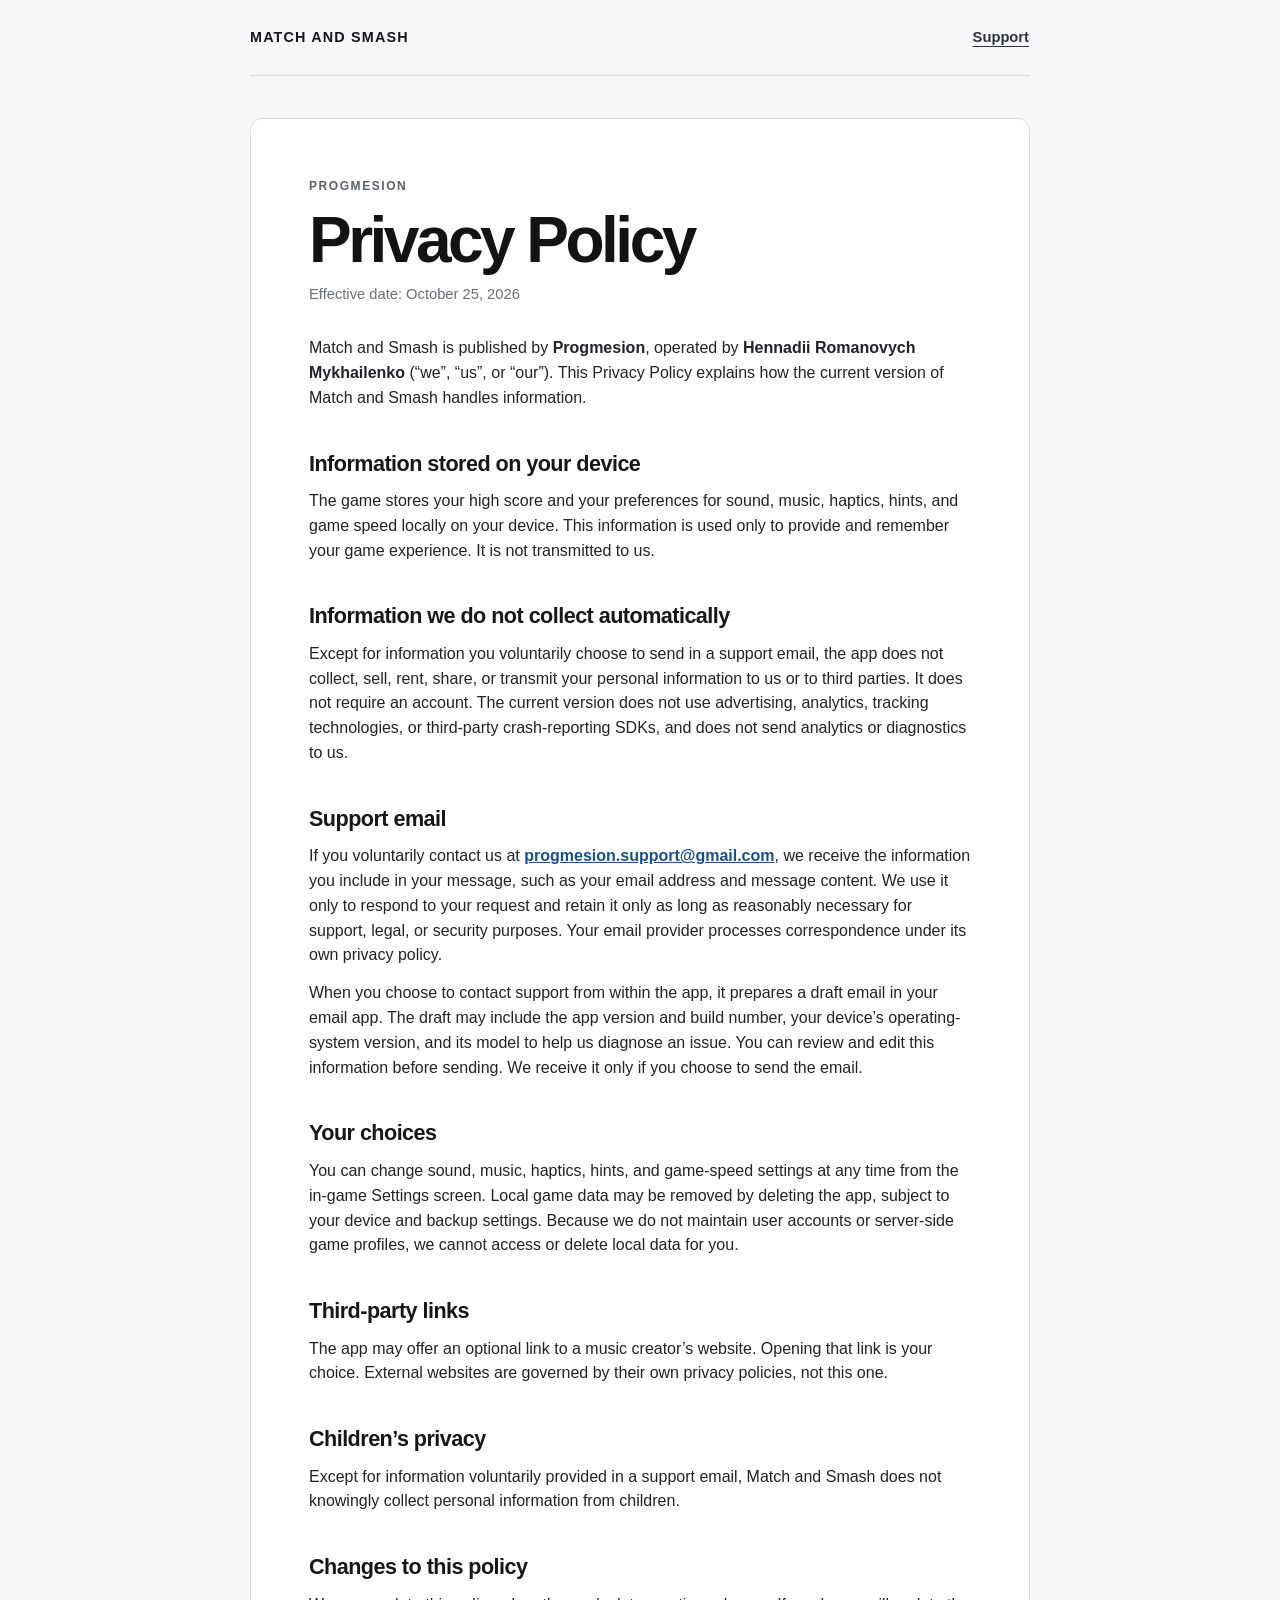
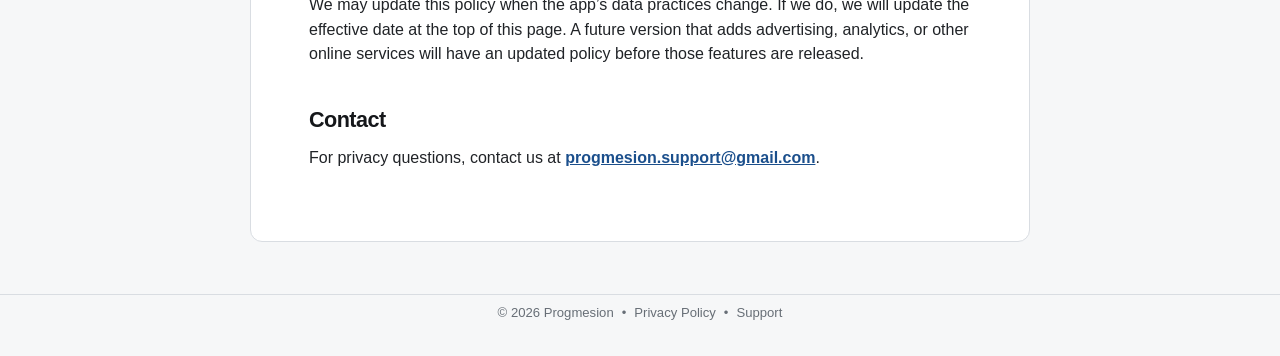
==== privacy.html @ 952692d9 "Publish Privacy Policy and Support pages" ====
<!doctype html>
<html lang="en">
<head>
  <meta charset="utf-8">
  <meta name="viewport" content="width=device-width, initial-scale=1">
  <meta name="description" content="Privacy Policy for Match and Smash by Progmesion.">
  <title>Privacy Policy — Match and Smash</title>
  <link rel="icon" href="favicon.svg" type="image/svg+xml">
  <link rel="stylesheet" href="styles.css?v=20261025">
</head>
<body class="official-page privacy-page">
  <main class="site-shell policy-shell">
    <nav class="topbar" aria-label="Main navigation">
      <a class="brand" href="support.html" aria-label="Match and Smash support">MATCH AND SMASH</a>
      <a class="nav-link" href="support.html">Support</a>
    </nav>

    <article class="document-card">
      <p class="eyebrow">PROGMESION</p>
      <h1>Privacy Policy</h1>
      <p class="document-meta">Effective date: October 25, 2026</p>
      <p>Match and Smash is published by <strong>Progmesion</strong>, operated by <strong>Hennadii Romanovych Mykhailenko</strong> (“we”, “us”, or “our”). This Privacy Policy explains how the current version of Match and Smash handles information.</p>

      <section>
        <h2>Information stored on your device</h2>
        <p>The game stores your high score and your preferences for sound, music, haptics, hints, and game speed locally on your device. This information is used only to provide and remember your game experience. It is not transmitted to us.</p>
      </section>

      <section>
        <h2>Information we do not collect automatically</h2>
        <p>Except for information you voluntarily choose to send in a support email, the app does not collect, sell, rent, share, or transmit your personal information to us or to third parties. It does not require an account. The current version does not use advertising, analytics, tracking technologies, or third-party crash-reporting SDKs, and does not send analytics or diagnostics to us.</p>
      </section>

      <section>
        <h2>Support email</h2>
        <p>If you voluntarily contact us at <a href="mailto:progmesion.support@gmail.com">progmesion.support@gmail.com</a>, we receive the information you include in your message, such as your email address and message content. We use it only to respond to your request and retain it only as long as reasonably necessary for support, legal, or security purposes. Your email provider processes correspondence under its own privacy policy.</p>
        <p>When you choose to contact support from within the app, it prepares a draft email in your email app. The draft may include the app version and build number, your device’s operating-system version, and its model to help us diagnose an issue. You can review and edit this information before sending. We receive it only if you choose to send the email.</p>
      </section>

      <section>
        <h2>Your choices</h2>
        <p>You can change sound, music, haptics, hints, and game-speed settings at any time from the in-game Settings screen. Local game data may be removed by deleting the app, subject to your device and backup settings. Because we do not maintain user accounts or server-side game profiles, we cannot access or delete local data for you.</p>
      </section>

      <section>
        <h2>Third-party links</h2>
        <p>The app may offer an optional link to a music creator’s website. Opening that link is your choice. External websites are governed by their own privacy policies, not this one.</p>
      </section>

      <section>
        <h2>Children’s privacy</h2>
        <p>Except for information voluntarily provided in a support email, Match and Smash does not knowingly collect personal information from children.</p>
      </section>

      <section>
        <h2>Changes to this policy</h2>
        <p>We may update this policy when the app’s data practices change. If we do, we will update the effective date at the top of this page. A future version that adds advertising, analytics, or other online services will have an updated policy before those features are released.</p>
      </section>

      <section>
        <h2>Contact</h2>
        <p>For privacy questions, contact us at <a href="mailto:progmesion.support@gmail.com">progmesion.support@gmail.com</a>.</p>
      </section>
    </article>
  </main>

  <footer>
    <span>© 2026 Progmesion</span>
    <span class="footer-dot" aria-hidden="true">•</span>
    <a href="privacy.html">Privacy Policy</a>
    <span class="footer-dot" aria-hidden="true">•</span>
    <a href="support.html">Support</a>
  </footer>
</body>
</html>
---- styles.css ----
:root {
  color-scheme: dark;
  --ink: #f7f8ff;
  --muted: #a9b0c9;
  --line: rgba(217, 226, 255, 0.14);
  --background: #0e1020;
  --panel: rgba(28, 31, 57, 0.86);
  --panel-solid: #1c1f39;
  --violet: #aa78ff;
  --aqua: #66d9ff;
  --leaf: #83df8a;
  --sun: #f5c85b;
  --coral: #ff8ca8;
  --focus: #fff0a8;
}

* { box-sizing: border-box; }

html { min-height: 100%; background: var(--background); }

body {
  min-width: 320px;
  min-height: 100vh;
  margin: 0;
  color: var(--ink);
  background:
    radial-gradient(circle at 50% -16%, rgba(105, 101, 235, 0.32), transparent 31rem),
    radial-gradient(circle at 0% 50%, rgba(62, 183, 212, 0.10), transparent 32rem),
    linear-gradient(180deg, #16182e 0%, #0d0f1f 58%, #090a14 100%);
  font-family: ui-rounded, "SF Pro Rounded", "Avenir Next", Avenir, system-ui, sans-serif;
  line-height: 1.55;
}

a { color: inherit; }

a:focus-visible,
summary:focus-visible {
  outline: 3px solid var(--focus);
  outline-offset: 4px;
  border-radius: 8px;
}

.site-shell {
  width: min(100% - 40px, 980px);
  min-height: calc(100vh - 95px);
  margin: 0 auto;
}

.topbar {
  display: flex;
  align-items: center;
  justify-content: space-between;
  gap: 20px;
  min-height: 88px;
}

.brand {
  display: inline-flex;
  align-items: center;
  gap: 10px;
  color: var(--ink);
  font-size: 0.88rem;
  font-weight: 900;
  letter-spacing: 0.09em;
  text-decoration: none;
}

.brand-gem {
  display: grid;
  width: 32px;
  height: 32px;
  place-items: center;
  color: #fff;
  font-size: 1.28rem;
  background: linear-gradient(145deg, var(--violet), #6f44d9);
  border: 1px solid rgba(255, 255, 255, 0.45);
  border-radius: 10px;
  box-shadow: 0 6px 20px rgba(110, 68, 217, 0.45);
  transform: rotate(8deg);
}

.nav-link {
  padding: 9px 14px;
  color: #e9ecff;
  font-size: 0.92rem;
  font-weight: 750;
  text-decoration: none;
  border: 1px solid transparent;
  border-radius: 999px;
}

.nav-link:hover { border-color: var(--line); background: rgba(255, 255, 255, 0.05); }

.eyebrow {
  margin: 0 0 10px;
  color: var(--aqua);
  font-size: 0.75rem;
  font-weight: 900;
  letter-spacing: 0.18em;
}

h1 {
  max-width: 680px;
  margin: 0;
  font-size: clamp(2.55rem, 6vw, 5.15rem);
  line-height: 0.98;
  letter-spacing: -0.065em;
}

.support-email {
  display: grid;
  grid-template-columns: auto 1fr auto;
  align-items: center;
  gap: 15px;
  padding: 18px;
  color: var(--ink);
  text-decoration: none;
  background: rgba(29, 33, 61, 0.72);
  border: 1px solid var(--line);
  border-radius: 20px;
  box-shadow: inset 0 1px rgba(255, 255, 255, 0.05);
}

.support-email:hover { border-color: rgba(150, 210, 255, 0.43); background: rgba(42, 47, 83, 0.84); transform: translateY(-2px); }
.support-email strong { display: block; font-size: 1rem; }
.support-email small { display: block; color: var(--muted); font-size: 0.85rem; }
.arrow { color: var(--aqua); font-size: 1.25rem; font-weight: 800; }

.policy-shell { width: min(100% - 40px, 780px); }

.document-card {
  margin: 16px 0 44px;
  padding: clamp(28px, 6vw, 62px);
  color: #e7eaff;
  background: var(--panel);
  border: 1px solid var(--line);
  border-radius: 30px;
  box-shadow: 0 24px 75px rgba(0, 0, 0, 0.30), inset 0 1px rgba(255, 255, 255, 0.06);
}

.document-card h1 { margin-bottom: 12px; font-size: clamp(2.3rem, 6vw, 4.2rem); }
.document-card h2 { margin: 36px 0 9px; color: #fff; font-size: clamp(1.15rem, 3vw, 1.45rem); letter-spacing: -0.025em; }
.document-card p { margin: 0 0 13px; }
.document-card a:not(.support-email) { color: var(--aqua); font-weight: 700; }
.document-card ul { padding-left: 1.25rem; color: #d7dcf5; }
.document-card li + li { margin-top: 5px; }
.document-meta { margin-bottom: 30px !important; color: var(--muted); font-size: 0.92rem; }
.document-lead { max-width: 540px; color: #d7dcf5; font-size: 1.14rem; }

.support-email { margin: 31px 0 38px; padding: 18px 20px; background: linear-gradient(135deg, rgba(73, 117, 157, 0.52), rgba(44, 55, 102, 0.70)); }
.support-email > span:first-child { color: var(--sun); font-size: 1.6rem; }

details {
  padding: 15px 0;
  border-top: 1px solid var(--line);
}

details:last-of-type { border-bottom: 1px solid var(--line); }
summary { cursor: pointer; color: #fff; font-weight: 800; }
details p { margin: 10px 0 0; color: #d4daf2; }

footer {
  display: flex;
  justify-content: center;
  flex-wrap: wrap;
  gap: 8px;
  padding: 8px 20px 32px;
  color: #929bb9;
  font-size: 0.82rem;
}

footer a { text-decoration: none; }
footer a:hover { color: var(--aqua); }

@media (max-width: 650px) {
  .site-shell, .policy-shell { width: min(100% - 28px, 780px); }
  .topbar { min-height: 74px; }
  .brand { font-size: 0.72rem; letter-spacing: 0.07em; }
  .brand-gem { width: 28px; height: 28px; font-size: 1.1rem; }
  .document-card { border-radius: 24px; }
}

@media (prefers-reduced-motion: reduce) {
  *, *::before, *::after { scroll-behavior: auto !important; transition-duration: 0.01ms !important; animation-duration: 0.01ms !important; }
}

/* Legal and support pages use a conventional, high-contrast document treatment. */
.official-page {
  color-scheme: light;
  color: #17191c;
  background: #f6f7f8;
  font-family: -apple-system, BlinkMacSystemFont, "Segoe UI", sans-serif;
}

.official-page .topbar {
  min-height: 76px;
  border-bottom: 1px solid #d9dde2;
}

.official-page .brand {
  color: #15171a;
  font-size: 0.9rem;
  letter-spacing: 0.08em;
}

.official-page .nav-link {
  padding: 7px 0;
  color: #2f3338;
  font-weight: 650;
  text-decoration: underline;
  text-decoration-thickness: 1px;
  text-underline-offset: 4px;
}

.official-page .nav-link:hover {
  color: #000;
  background: transparent;
  border-color: transparent;
}

.official-page .document-card {
  margin: 42px 0 52px;
  padding: clamp(28px, 6vw, 58px);
  color: #202327;
  background: #fff;
  border: 1px solid #d9dde2;
  border-radius: 12px;
  box-shadow: none;
}

.official-page .document-card h1 {
  color: #111315;
  font-size: clamp(2.35rem, 5vw, 4.1rem);
  letter-spacing: -0.055em;
}

.official-page .eyebrow {
  color: #5a6068;
  letter-spacing: 0.13em;
}

.official-page .document-meta {
  color: #676e76;
}

.support-page .support-title {
  margin-bottom: 30px;
  letter-spacing: 0.01em;
}

.official-page .document-card h2 {
  color: #15171a;
  font-size: clamp(1.12rem, 3vw, 1.35rem);
}

.official-page .document-card ul {
  color: #51575f;
}

.official-page .document-card a:not(.support-email) {
  color: #1b4f8c;
  font-weight: 650;
}

.support-page .support-email {
  margin: 30px 0 38px;
  padding: 18px 20px;
  color: #17191c;
  background: #fff;
  border: 1px solid #1d2024;
  border-radius: 10px;
  box-shadow: none;
}

.support-page .support-email > span:first-child {
  min-width: 54px;
  color: #383d43;
  font-size: 0.7rem;
  font-weight: 800;
  letter-spacing: 0.08em;
}

.support-page .support-email small { color: #636a73; }
.support-page .support-email .arrow { color: #17191c; }

.support-page .support-email:hover {
  color: #fff;
  background: #17191c;
  border-color: #17191c;
  transform: none;
}

.support-page .support-email:hover small,
.support-page .support-email:hover .arrow,
.support-page .support-email:hover > span:first-child {
  color: #fff;
}

.official-page footer {
  color: #676e76;
  border-top: 1px solid #d9dde2;
}

.official-page footer a:hover { color: #17191c; }

.official-page a:focus-visible,
.official-page summary:focus-visible {
  outline-color: #005fcc;
}

@media (max-width: 650px) {
  .official-page .topbar { min-height: 68px; }
  .official-page .document-card { margin-top: 26px; }
  .support-page .support-email { grid-template-columns: 1fr auto; }
  .support-page .support-email-label { display: none; }
}
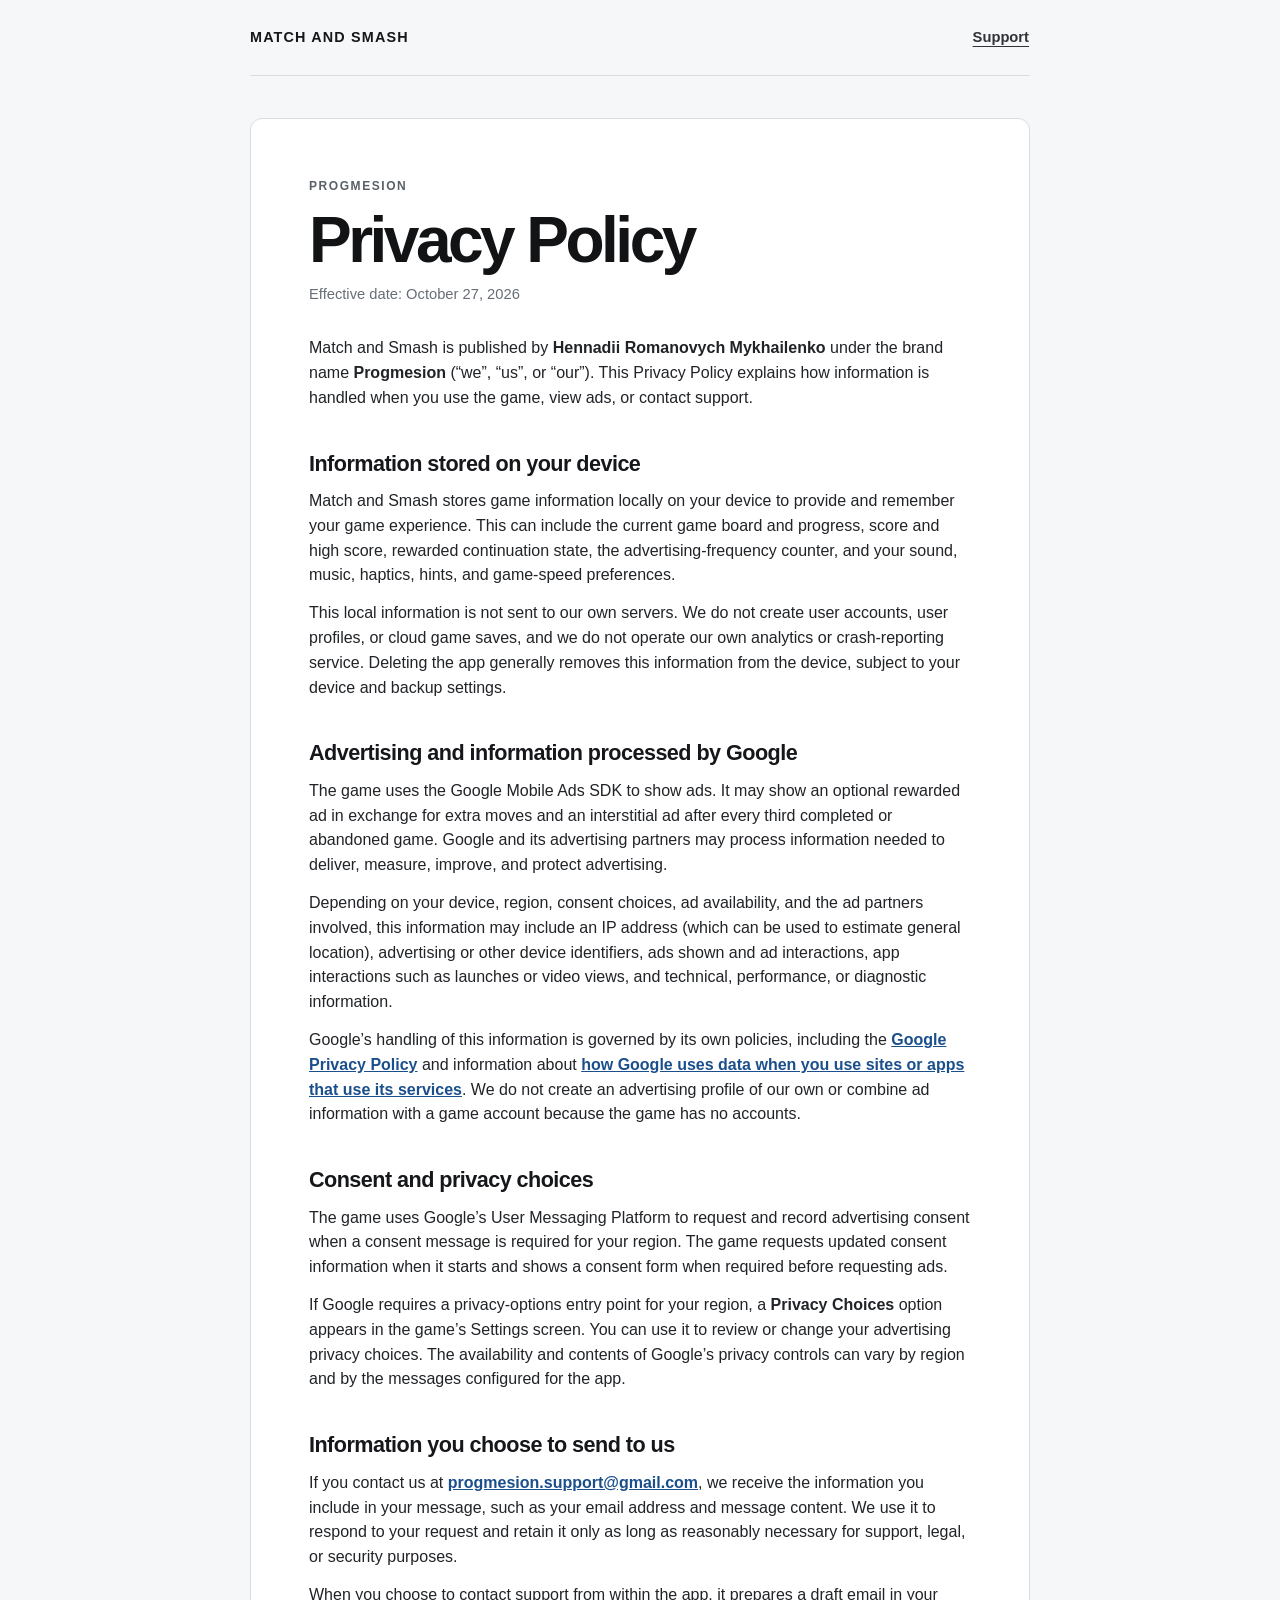
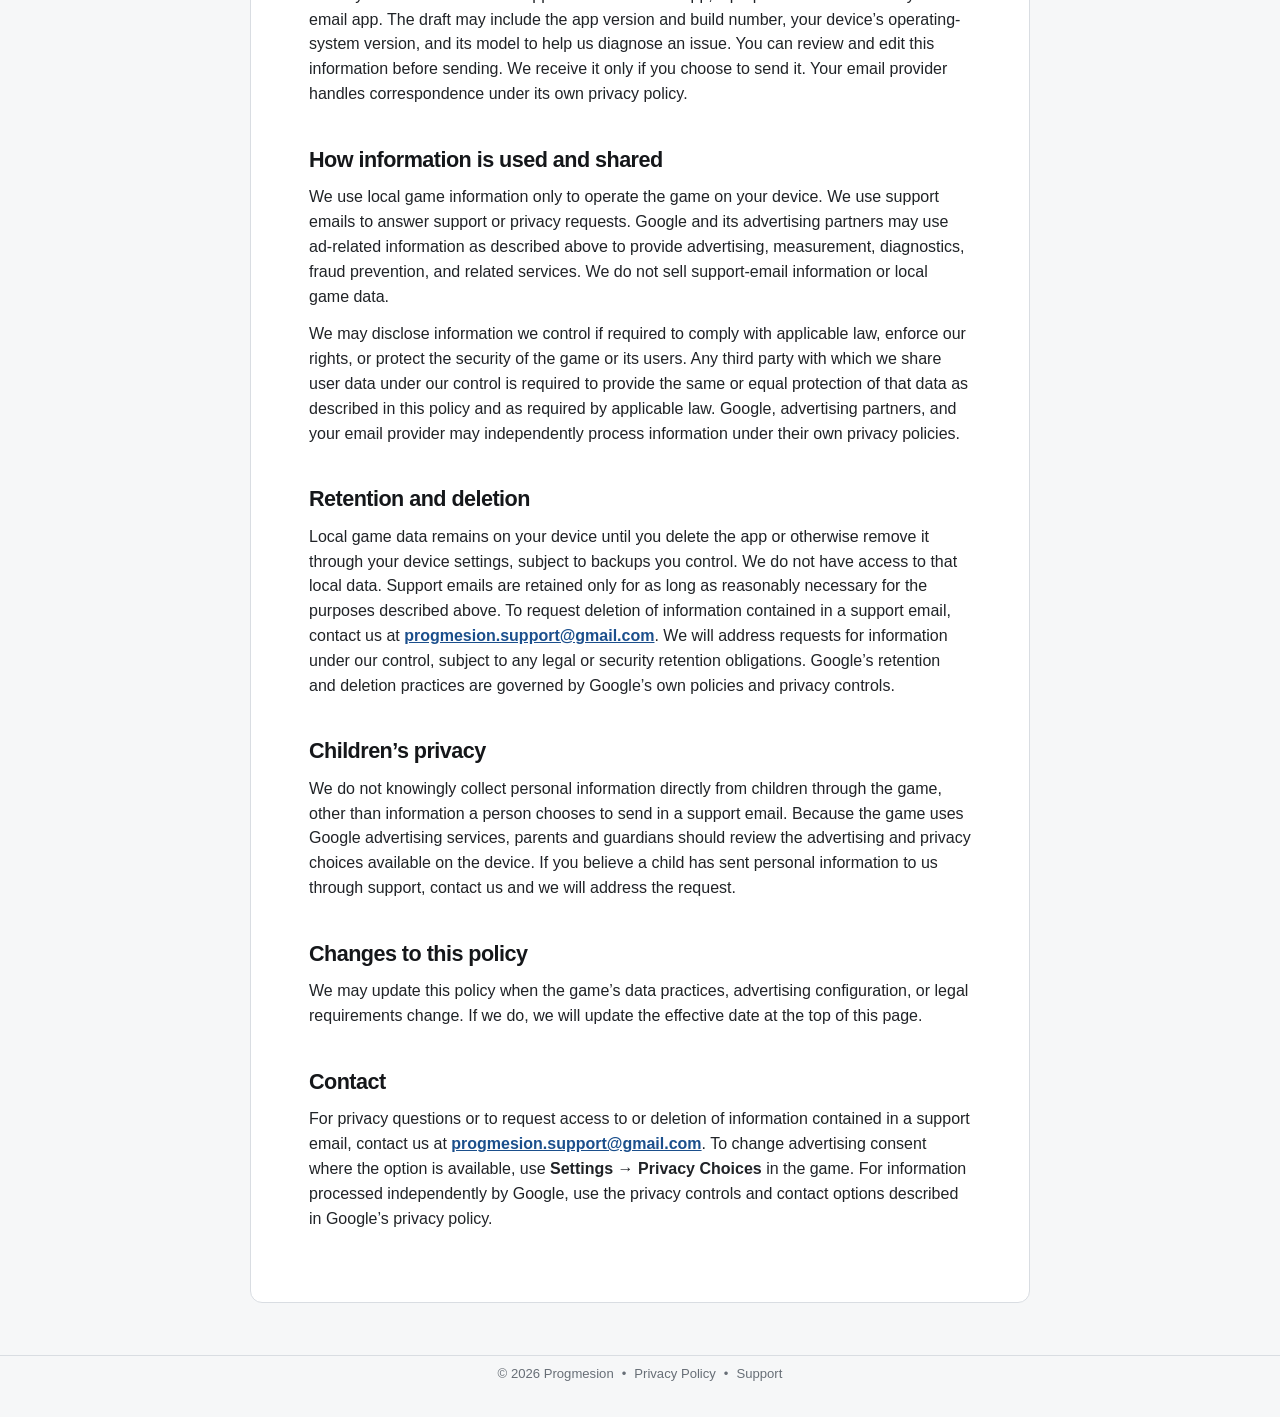
==== commit 16f2a226: "Update Privacy Policy for ads and consent" ====
--- a/privacy.html
+++ b/privacy.html
@@ -6,7 +6,7 @@
   <meta name="description" content="Privacy Policy for Match and Smash by Progmesion.">
   <title>Privacy Policy — Match and Smash</title>
   <link rel="icon" href="favicon.svg" type="image/svg+xml">
-  <link rel="stylesheet" href="styles.css?v=20261025">
+  <link rel="stylesheet" href="styles.css?v=20261027">
 </head>
 <body class="official-page privacy-page">
   <main class="site-shell policy-shell">
@@ -18,48 +18,58 @@
     <article class="document-card">
       <p class="eyebrow">PROGMESION</p>
       <h1>Privacy Policy</h1>
-      <p class="document-meta">Effective date: October 25, 2026</p>
-      <p>Match and Smash is published by <strong>Progmesion</strong>, operated by <strong>Hennadii Romanovych Mykhailenko</strong> (“we”, “us”, or “our”). This Privacy Policy explains how the current version of Match and Smash handles information.</p>
+      <p class="document-meta">Effective date: October 27, 2026</p>
+      <p>Match and Smash is published by <strong>Hennadii Romanovych Mykhailenko</strong> under the brand name <strong>Progmesion</strong> (“we”, “us”, or “our”). This Privacy Policy explains how information is handled when you use the game, view ads, or contact support.</p>
 
       <section>
         <h2>Information stored on your device</h2>
-        <p>The game stores your high score and your preferences for sound, music, haptics, hints, and game speed locally on your device. This information is used only to provide and remember your game experience. It is not transmitted to us.</p>
+        <p>Match and Smash stores game information locally on your device to provide and remember your game experience. This can include the current game board and progress, score and high score, rewarded continuation state, the advertising-frequency counter, and your sound, music, haptics, hints, and game-speed preferences.</p>
+        <p>This local information is not sent to our own servers. We do not create user accounts, user profiles, or cloud game saves, and we do not operate our own analytics or crash-reporting service. Deleting the app generally removes this information from the device, subject to your device and backup settings.</p>
       </section>
 
       <section>
-        <h2>Information we do not collect automatically</h2>
-        <p>Except for information you voluntarily choose to send in a support email, the app does not collect, sell, rent, share, or transmit your personal information to us or to third parties. It does not require an account. The current version does not use advertising, analytics, tracking technologies, or third-party crash-reporting SDKs, and does not send analytics or diagnostics to us.</p>
+        <h2>Advertising and information processed by Google</h2>
+        <p>The game uses the Google Mobile Ads SDK to show ads. It may show an optional rewarded ad in exchange for extra moves and an interstitial ad after every third completed or abandoned game. Google and its advertising partners may process information needed to deliver, measure, improve, and protect advertising.</p>
+        <p>Depending on your device, region, consent choices, ad availability, and the ad partners involved, this information may include an IP address (which can be used to estimate general location), advertising or other device identifiers, ads shown and ad interactions, app interactions such as launches or video views, and technical, performance, or diagnostic information.</p>
+        <p>Google’s handling of this information is governed by its own policies, including the <a href="https://policies.google.com/privacy" rel="noopener noreferrer">Google Privacy Policy</a> and information about <a href="https://policies.google.com/technologies/partner-sites" rel="noopener noreferrer">how Google uses data when you use sites or apps that use its services</a>. We do not create an advertising profile of our own or combine ad information with a game account because the game has no accounts.</p>
       </section>
 
       <section>
-        <h2>Support email</h2>
-        <p>If you voluntarily contact us at <a href="mailto:progmesion.support@gmail.com">progmesion.support@gmail.com</a>, we receive the information you include in your message, such as your email address and message content. We use it only to respond to your request and retain it only as long as reasonably necessary for support, legal, or security purposes. Your email provider processes correspondence under its own privacy policy.</p>
-        <p>When you choose to contact support from within the app, it prepares a draft email in your email app. The draft may include the app version and build number, your device’s operating-system version, and its model to help us diagnose an issue. You can review and edit this information before sending. We receive it only if you choose to send the email.</p>
+        <h2>Consent and privacy choices</h2>
+        <p>The game uses Google’s User Messaging Platform to request and record advertising consent when a consent message is required for your region. The game requests updated consent information when it starts and shows a consent form when required before requesting ads.</p>
+        <p>If Google requires a privacy-options entry point for your region, a <strong>Privacy Choices</strong> option appears in the game’s Settings screen. You can use it to review or change your advertising privacy choices. The availability and contents of Google’s privacy controls can vary by region and by the messages configured for the app.</p>
       </section>
 
       <section>
-        <h2>Your choices</h2>
-        <p>You can change sound, music, haptics, hints, and game-speed settings at any time from the in-game Settings screen. Local game data may be removed by deleting the app, subject to your device and backup settings. Because we do not maintain user accounts or server-side game profiles, we cannot access or delete local data for you.</p>
+        <h2>Information you choose to send to us</h2>
+        <p>If you contact us at <a href="mailto:progmesion.support@gmail.com">progmesion.support@gmail.com</a>, we receive the information you include in your message, such as your email address and message content. We use it to respond to your request and retain it only as long as reasonably necessary for support, legal, or security purposes.</p>
+        <p>When you choose to contact support from within the app, it prepares a draft email in your email app. The draft may include the app version and build number, your device’s operating-system version, and its model to help us diagnose an issue. You can review and edit this information before sending. We receive it only if you choose to send it. Your email provider handles correspondence under its own privacy policy.</p>
       </section>
 
       <section>
-        <h2>Third-party links</h2>
-        <p>The app may offer an optional link to a music creator’s website. Opening that link is your choice. External websites are governed by their own privacy policies, not this one.</p>
+        <h2>How information is used and shared</h2>
+        <p>We use local game information only to operate the game on your device. We use support emails to answer support or privacy requests. Google and its advertising partners may use ad-related information as described above to provide advertising, measurement, diagnostics, fraud prevention, and related services. We do not sell support-email information or local game data.</p>
+        <p>We may disclose information we control if required to comply with applicable law, enforce our rights, or protect the security of the game or its users. Any third party with which we share user data under our control is required to provide the same or equal protection of that data as described in this policy and as required by applicable law. Google, advertising partners, and your email provider may independently process information under their own privacy policies.</p>
+      </section>
+
+      <section>
+        <h2>Retention and deletion</h2>
+        <p>Local game data remains on your device until you delete the app or otherwise remove it through your device settings, subject to backups you control. We do not have access to that local data. Support emails are retained only for as long as reasonably necessary for the purposes described above. To request deletion of information contained in a support email, contact us at <a href="mailto:progmesion.support@gmail.com">progmesion.support@gmail.com</a>. We will address requests for information under our control, subject to any legal or security retention obligations. Google’s retention and deletion practices are governed by Google’s own policies and privacy controls.</p>
       </section>
 
       <section>
         <h2>Children’s privacy</h2>
-        <p>Except for information voluntarily provided in a support email, Match and Smash does not knowingly collect personal information from children.</p>
+        <p>We do not knowingly collect personal information directly from children through the game, other than information a person chooses to send in a support email. Because the game uses Google advertising services, parents and guardians should review the advertising and privacy choices available on the device. If you believe a child has sent personal information to us through support, contact us and we will address the request.</p>
       </section>
 
       <section>
         <h2>Changes to this policy</h2>
-        <p>We may update this policy when the app’s data practices change. If we do, we will update the effective date at the top of this page. A future version that adds advertising, analytics, or other online services will have an updated policy before those features are released.</p>
+        <p>We may update this policy when the game’s data practices, advertising configuration, or legal requirements change. If we do, we will update the effective date at the top of this page.</p>
       </section>
 
       <section>
         <h2>Contact</h2>
-        <p>For privacy questions, contact us at <a href="mailto:progmesion.support@gmail.com">progmesion.support@gmail.com</a>.</p>
+        <p>For privacy questions or to request access to or deletion of information contained in a support email, contact us at <a href="mailto:progmesion.support@gmail.com">progmesion.support@gmail.com</a>. To change advertising consent where the option is available, use <strong>Settings → Privacy Choices</strong> in the game. For information processed independently by Google, use the privacy controls and contact options described in Google’s privacy policy.</p>
       </section>
     </article>
   </main>
--- a/styles.css
+++ b/styles.css
@@ -311,6 +311,17 @@
 @media (max-width: 650px) {
   .official-page .topbar { min-height: 68px; }
   .official-page .document-card { margin-top: 26px; }
-  .support-page .support-email { grid-template-columns: 1fr auto; }
+  .support-page .support-email {
+    grid-template-columns: minmax(0, 1fr) 1.25rem;
+    column-gap: 12px;
+  }
   .support-page .support-email-label { display: none; }
-}
+  .support-page .support-email > span:nth-child(2) { min-width: 0; }
+  .support-page .support-email strong {
+    overflow-wrap: anywhere;
+    font-size: clamp(0.86rem, 4.1vw, 1rem);
+  }
+  .support-page .support-email .arrow {
+    justify-self: end;
+  }
+}
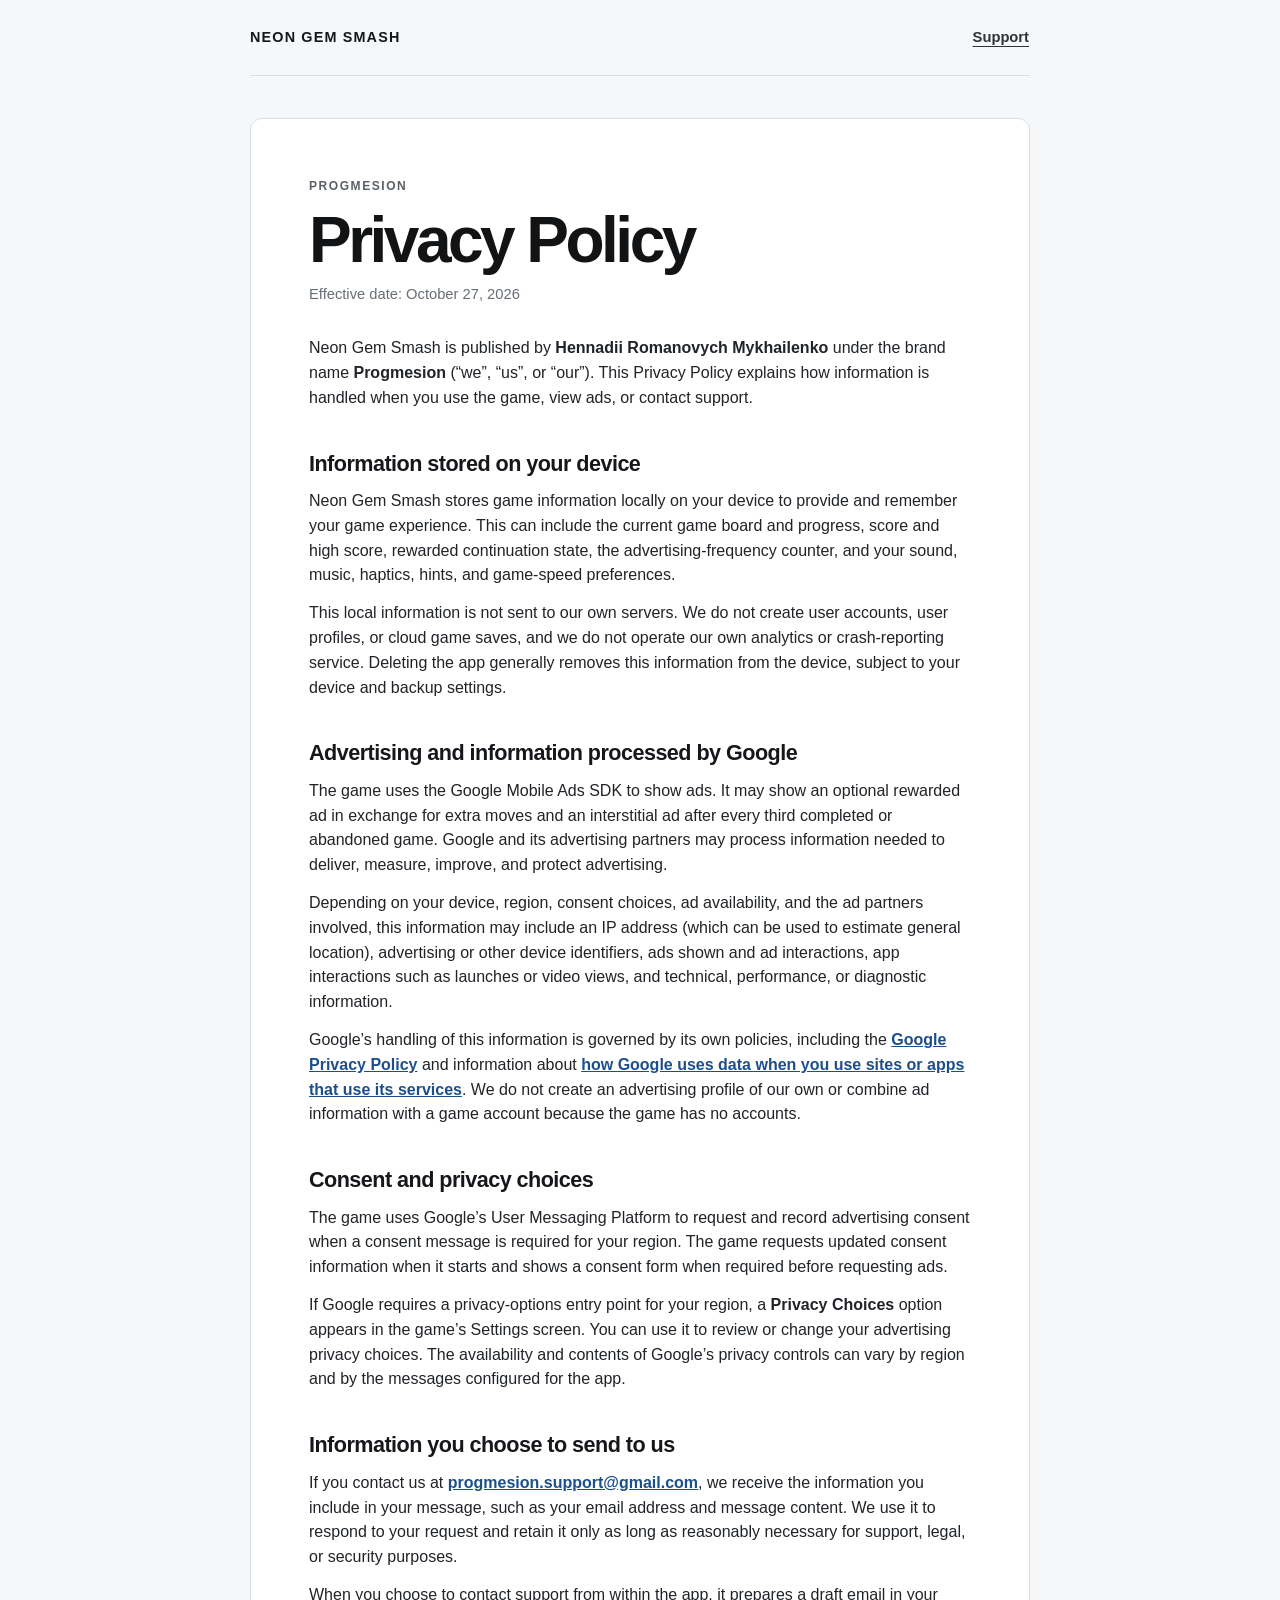
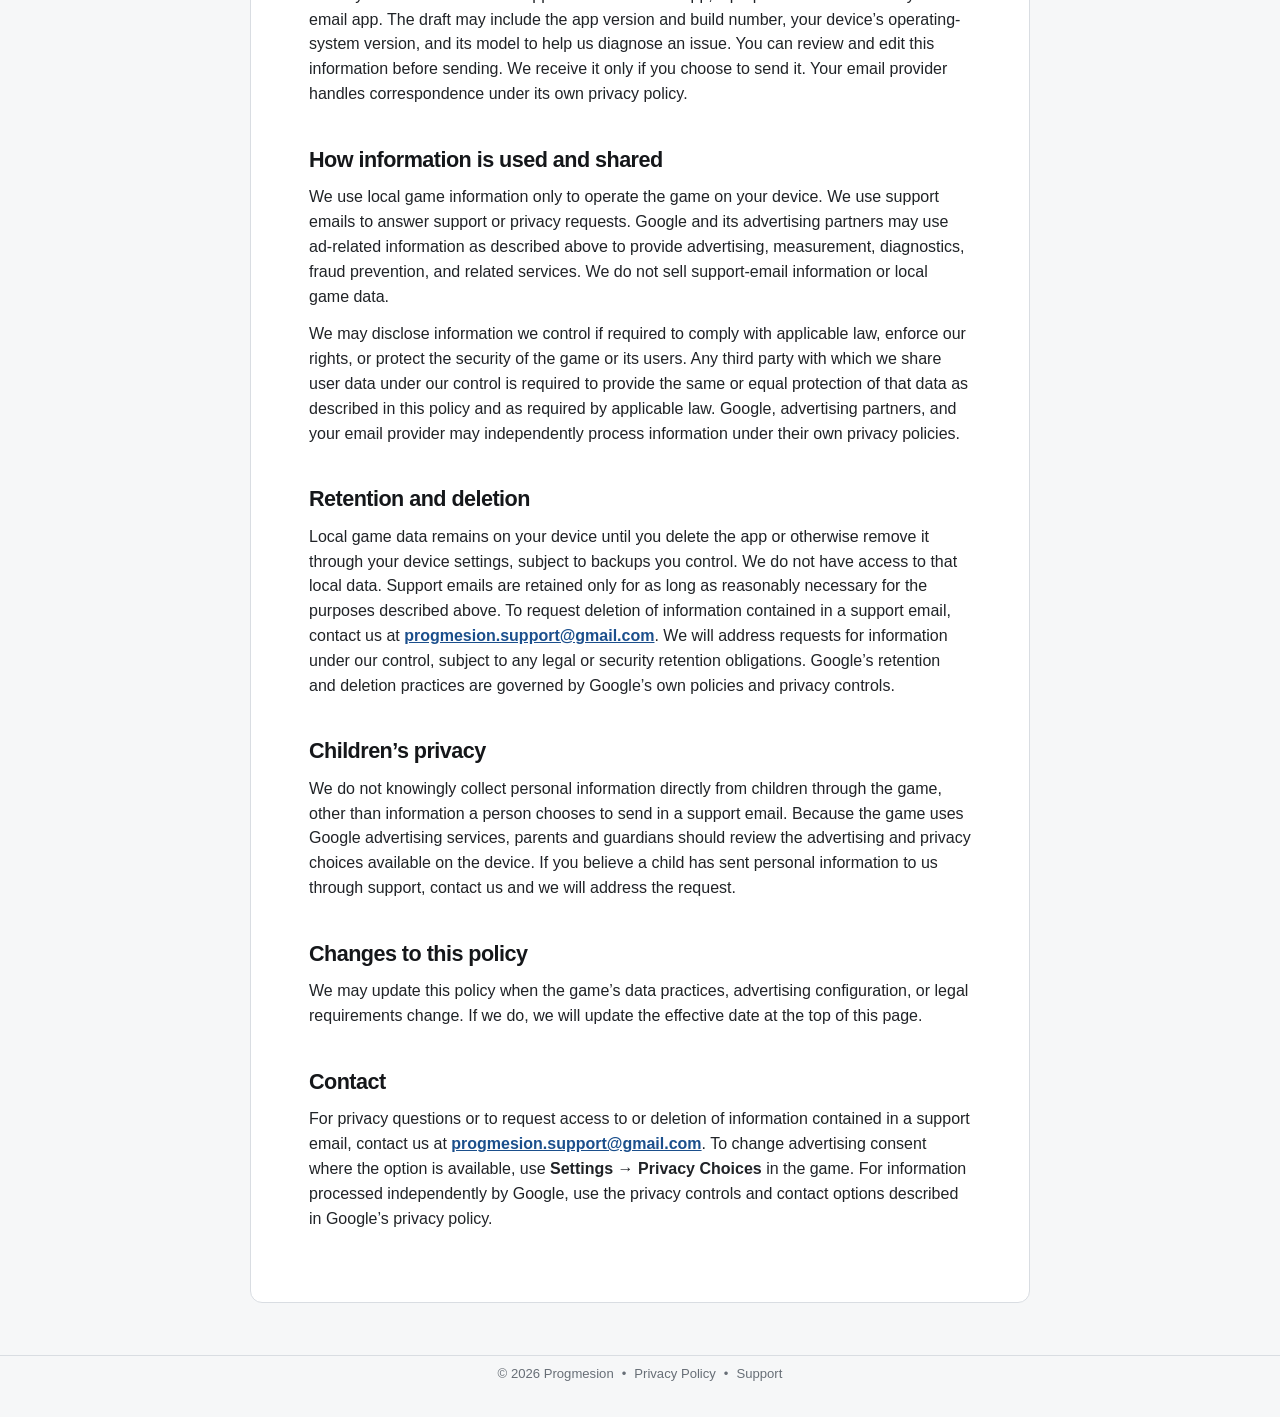
==== commit 298d1be6: "Rename privacy policy to Neon Gem Smash" ====
--- a/privacy.html
+++ b/privacy.html
@@ -1,17 +1,18 @@
+
 <!doctype html>
 <html lang="en">
 <head>
   <meta charset="utf-8">
   <meta name="viewport" content="width=device-width, initial-scale=1">
-  <meta name="description" content="Privacy Policy for Match and Smash by Progmesion.">
-  <title>Privacy Policy — Match and Smash</title>
+  <meta name="description" content="Privacy Policy for Neon Gem Smash by Progmesion.">
+  <title>Privacy Policy — Neon Gem Smash</title>
   <link rel="icon" href="favicon.svg" type="image/svg+xml">
   <link rel="stylesheet" href="styles.css?v=20261027">
 </head>
 <body class="official-page privacy-page">
   <main class="site-shell policy-shell">
     <nav class="topbar" aria-label="Main navigation">
-      <a class="brand" href="support.html" aria-label="Match and Smash support">MATCH AND SMASH</a>
+      <span class="brand">NEON GEM SMASH</span>
       <a class="nav-link" href="support.html">Support</a>
     </nav>
 
@@ -19,11 +20,11 @@
       <p class="eyebrow">PROGMESION</p>
       <h1>Privacy Policy</h1>
       <p class="document-meta">Effective date: October 27, 2026</p>
-      <p>Match and Smash is published by <strong>Hennadii Romanovych Mykhailenko</strong> under the brand name <strong>Progmesion</strong> (“we”, “us”, or “our”). This Privacy Policy explains how information is handled when you use the game, view ads, or contact support.</p>
+      <p>Neon Gem Smash is published by <strong>Hennadii Romanovych Mykhailenko</strong> under the brand name <strong>Progmesion</strong> (“we”, “us”, or “our”). This Privacy Policy explains how information is handled when you use the game, view ads, or contact support.</p>
 
       <section>
         <h2>Information stored on your device</h2>
-        <p>Match and Smash stores game information locally on your device to provide and remember your game experience. This can include the current game board and progress, score and high score, rewarded continuation state, the advertising-frequency counter, and your sound, music, haptics, hints, and game-speed preferences.</p>
+        <p>Neon Gem Smash stores game information locally on your device to provide and remember your game experience. This can include the current game board and progress, score and high score, rewarded continuation state, the advertising-frequency counter, and your sound, music, haptics, hints, and game-speed preferences.</p>
         <p>This local information is not sent to our own servers. We do not create user accounts, user profiles, or cloud game saves, and we do not operate our own analytics or crash-reporting service. Deleting the app generally removes this information from the device, subject to your device and backup settings.</p>
       </section>
 
